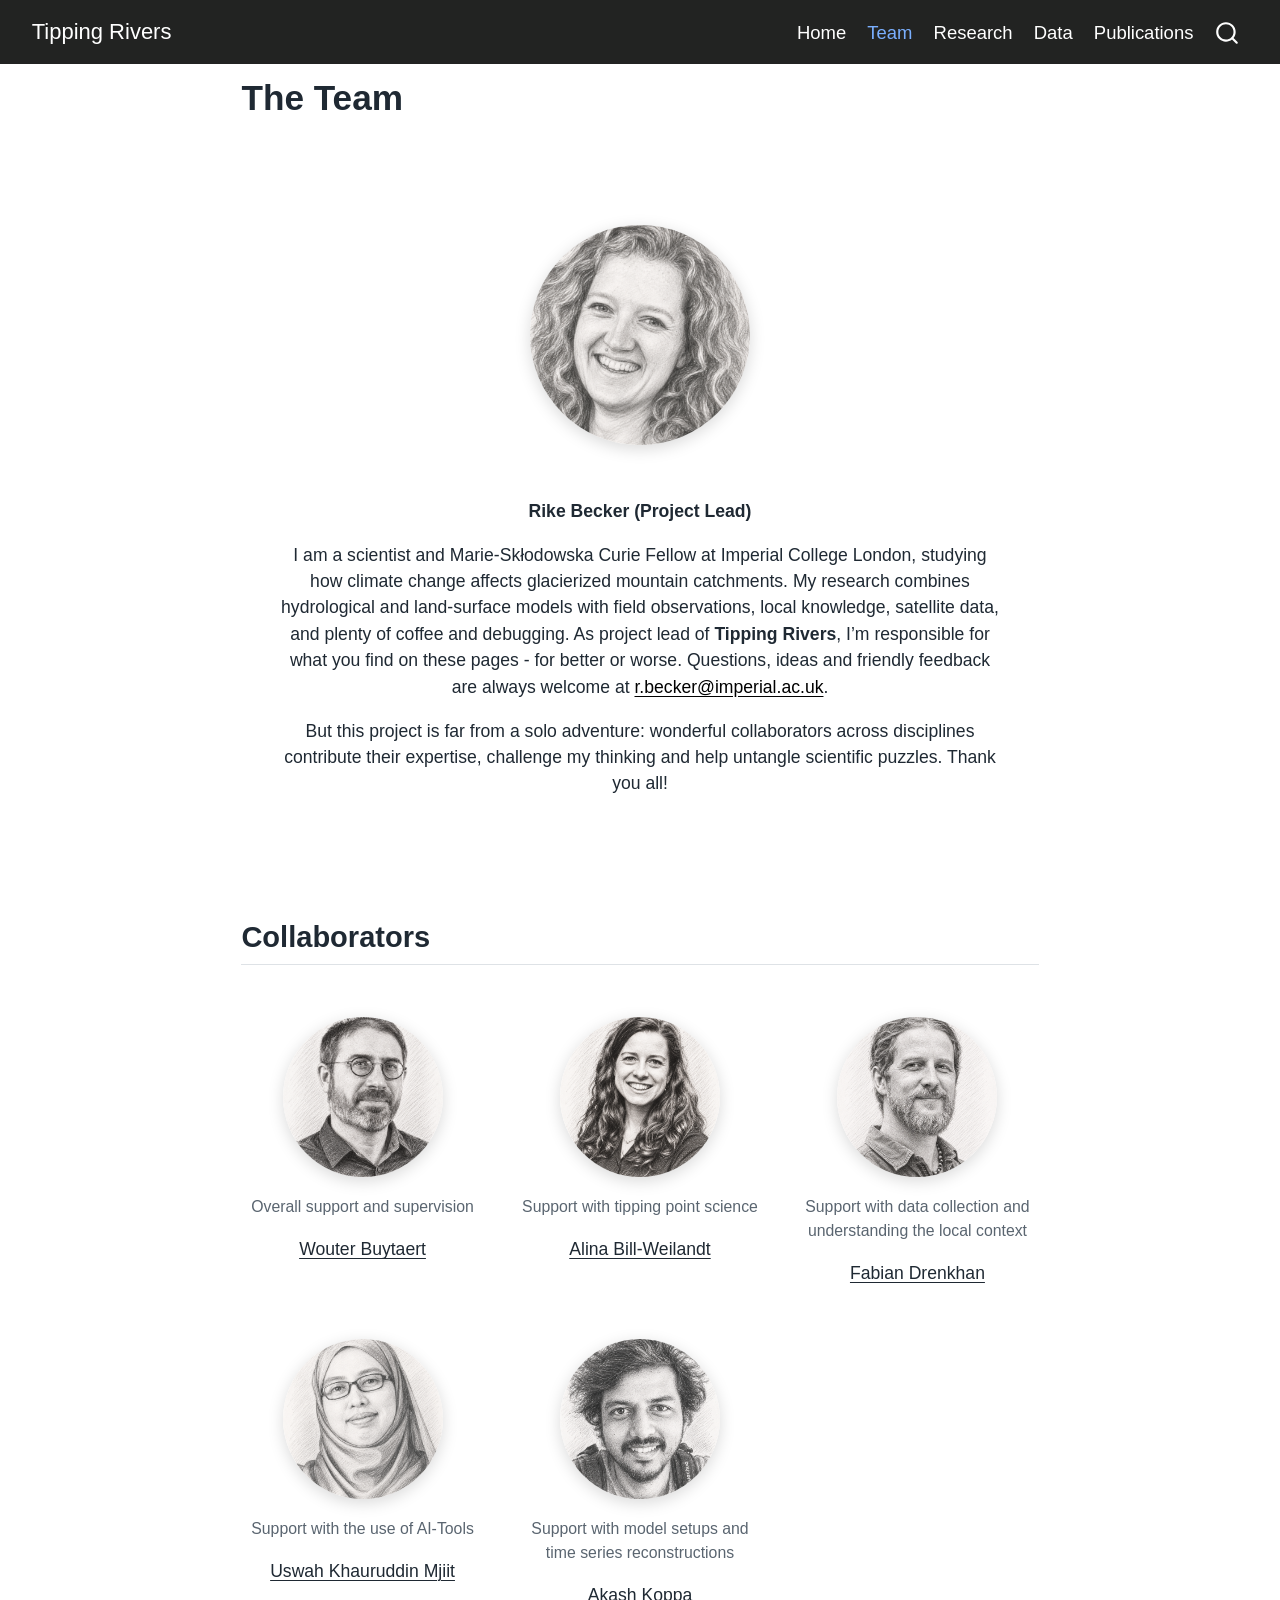
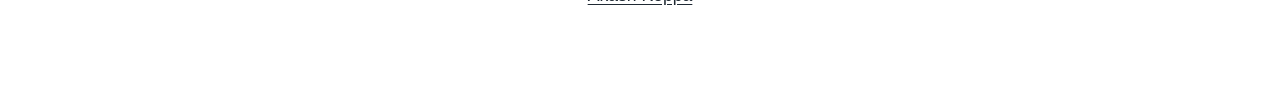
==== docs/about.html @ 358106d4 "Publish Tipping Rivers website" ====
<!DOCTYPE html>
<html xmlns="http://www.w3.org/1999/xhtml" lang="en" xml:lang="en"><head>

<meta charset="utf-8">
<meta name="generator" content="quarto-1.9.37">

<meta name="viewport" content="width=device-width, initial-scale=1.0, user-scalable=yes">


<title>The Team – Tipping Rivers</title>
<style>
/* Default styles provided by pandoc.
** See https://pandoc.org/MANUAL.html#variables-for-html for config info.
*/
code{white-space: pre-wrap;}
span.smallcaps{font-variant: small-caps;}
div.columns{display: flex; gap: min(4vw, 1.5em);}
div.column{flex: auto; overflow-x: auto;}
div.hanging-indent{margin-left: 1.5em; text-indent: -1.5em;}
ul.task-list{list-style: none;}
ul.task-list li input[type="checkbox"] {
  width: 0.8em;
  margin: 0 0.8em 0.2em -1em; /* quarto-specific, see https://github.com/quarto-dev/quarto-cli/issues/4556 */ 
  vertical-align: middle;
}
</style>


<script src="site_libs/quarto-nav/quarto-nav.js"></script>
<script src="site_libs/quarto-nav/headroom.min.js"></script>
<script src="site_libs/clipboard/clipboard.min.js"></script>
<script src="site_libs/quarto-search/autocomplete.umd.js"></script>
<script src="site_libs/quarto-search/fuse.min.js"></script>
<script src="site_libs/quarto-search/quarto-search.js"></script>
<meta name="quarto:offset" content="./">
<link href="./images/favicon.ico" rel="icon">
<script src="site_libs/quarto-html/quarto.js" type="module"></script>
<script src="site_libs/quarto-html/tabsets/tabsets.js" type="module"></script>
<script src="site_libs/quarto-html/popper.min.js"></script>
<script src="site_libs/quarto-html/tippy.umd.min.js"></script>
<script src="site_libs/quarto-html/anchor.min.js"></script>
<link href="site_libs/quarto-html/tippy.css" rel="stylesheet">
<link href="site_libs/quarto-html/quarto-syntax-highlighting-7f8f88aac4f3542376d5c11b86a4c14d.css" rel="stylesheet" id="quarto-text-highlighting-styles">
<script src="site_libs/bootstrap/bootstrap.min.js"></script>
<link href="site_libs/bootstrap/bootstrap-icons.css" rel="stylesheet">
<link href="site_libs/bootstrap/bootstrap-b47e4399d0d39dcb1eff5dd54a18209c.min.css" rel="stylesheet" append-hash="true" id="quarto-bootstrap" data-mode="light">
<script id="quarto-search-options" type="application/json">{
  "location": "navbar",
  "copy-button": false,
  "collapse-after": 3,
  "panel-placement": "end",
  "type": "overlay",
  "limit": 50,
  "keyboard-shortcut": [
    "f",
    "/",
    "s"
  ],
  "show-item-context": false,
  "language": {
    "search-no-results-text": "No results",
    "search-matching-documents-text": "matching documents",
    "search-copy-link-title": "Copy link to search",
    "search-hide-matches-text": "Hide additional matches",
    "search-more-match-text": "more match in this document",
    "search-more-matches-text": "more matches in this document",
    "search-clear-button-title": "Clear",
    "search-text-placeholder": "",
    "search-detached-cancel-button-title": "Cancel",
    "search-submit-button-title": "Submit",
    "search-label": "Search"
  }
}</script>


<link rel="stylesheet" href="styles.css">
</head>

<body class="nav-fixed fullcontent quarto-light">

<div id="quarto-search-results"></div>
  <header id="quarto-header" class="headroom fixed-top">
    <nav class="navbar navbar-expand-lg " data-bs-theme="dark">
      <div class="navbar-container container-fluid">
      <div class="navbar-brand-container mx-auto">
    <a class="navbar-brand" href="./index.html">
    <span class="navbar-title">Tipping Rivers</span>
    </a>
  </div>
            <div id="quarto-search" class="" title="Search"></div>
          <button class="navbar-toggler" type="button" data-bs-toggle="collapse" data-bs-target="#navbarCollapse" aria-controls="navbarCollapse" role="menu" aria-expanded="false" aria-label="Toggle navigation" onclick="if (window.quartoToggleHeadroom) { window.quartoToggleHeadroom(); }">
  <span class="navbar-toggler-icon"></span>
</button>
          <div class="collapse navbar-collapse" id="navbarCollapse">
            <ul class="navbar-nav navbar-nav-scroll ms-auto">
  <li class="nav-item">
    <a class="nav-link" href="./index.html"> 
<span class="menu-text">Home</span></a>
  </li>  
  <li class="nav-item">
    <a class="nav-link active" href="./about.html" aria-current="page"> 
<span class="menu-text">Team</span></a>
  </li>  
  <li class="nav-item">
    <a class="nav-link" href="./research.html"> 
<span class="menu-text">Research</span></a>
  </li>  
  <li class="nav-item">
    <a class="nav-link" href="./data.html"> 
<span class="menu-text">Data</span></a>
  </li>  
  <li class="nav-item">
    <a class="nav-link" href="./publications.html"> 
<span class="menu-text">Publications</span></a>
  </li>  
</ul>
          </div> <!-- /navcollapse -->
            <div class="quarto-navbar-tools">
</div>
      </div> <!-- /container-fluid -->
    </nav>
</header>
<!-- content -->
<div id="quarto-content" class="quarto-container page-columns page-rows-contents page-layout-article page-navbar">
<!-- sidebar -->
<!-- margin-sidebar -->
    
<!-- main -->
<main class="content" id="quarto-document-content">

<header id="title-block-header" class="quarto-title-block default">
<div class="quarto-title">
<h1 class="title">The Team</h1>
</div>



<div class="quarto-title-meta">

    
  
    
  </div>
  


</header>


<div class="about-container">
<p><img src="images/Rike.png" class="profile-image"></p>
<p>
<strong>Rike Becker (Project Lead)</strong>
</p>
<p>I am a scientist and Marie-Skłodowska Curie Fellow at Imperial College London, studying how climate change affects glacierized mountain catchments. My research combines hydrological and land-surface models with field observations, local knowledge, satellite data, and plenty of coffee and debugging. As project lead of <strong>Tipping Rivers</strong>, I’m responsible for what you find on these pages - for better or worse. Questions, ideas and friendly feedback are always welcome at <a href="mailto:r.becker@imperial.ac.uk">r.becker@imperial.ac.uk</a>.</p>
<p>But this project is far from a solo adventure: wonderful collaborators across disciplines contribute their expertise, challenge my thinking and help untangle scientific puzzles. Thank you all!</p>
</div>
<section id="collaborators" class="level2">
<h2 class="anchored" data-anchor-id="collaborators">Collaborators</h2>
<div class="collaborator-grid">
<div class="collaborator-card">
<div class="quarto-figure quarto-figure-center">
<figure class="figure">
<p><img src="images/Wouter_pencil.png" class="collaborator-image img-fluid figure-img"></p>
<figcaption>Overall support and supervision</figcaption>
</figure>
</div>
<p>
<a href="https://ichydro.github.io/" style="color: inherit;">Wouter Buytaert</a>
</p>
</div>
<div class="collaborator-card">
<div class="quarto-figure quarto-figure-center">
<figure class="figure">
<p><img src="images/Alina_pencil.png" class="collaborator-image img-fluid figure-img"></p>
<figcaption>Support with tipping point science</figcaption>
</figure>
</div>
<p>
<a href="https://www.pik-potsdam.de/members/alinabi/homepage/" style="color: inherit;">Alina Bill-Weilandt</a>
</p>
</div>
<div class="collaborator-card">
<div class="quarto-figure quarto-figure-center">
<figure class="figure">
<p><img src="images/Fabian_pencil.png" class="collaborator-image img-fluid figure-img"></p>
<figcaption>Support with data collection and understanding the local context</figcaption>
</figure>
</div>
<p>
<a href="https://www.pucp.edu.pe/profesor/fabian-drenkhan" style="color: inherit;">Fabian Drenkhan</a>
</p>
</div>
<div class="collaborator-card">
<div class="quarto-figure quarto-figure-center">
<figure class="figure">
<p><img src="images/Uswah_Binti_Khauruddin_Mjiit.png" class="collaborator-image img-fluid figure-img"></p>
<figcaption>Support with the use of AI-Tools</figcaption>
</figure>
</div>
<p>
<a href="https://scholar.google.com/citations?user=TVHcYsgAAAAJ&amp;hl=en/" style="color: inherit;">Uswah Khauruddin Mjiit</a>
</p>
</div>
<div class="collaborator-card">
<div class="quarto-figure quarto-figure-center">
<figure class="figure">
<p><img src="images/Akash.png" class="collaborator-image img-fluid figure-img"></p>
<figcaption>Support with model setups and time series reconstructions</figcaption>
</figure>
</div>
<p>
<a href="https://koppa-lab.com/" style="color: inherit;">Akash Koppa</a>
</p>
</div>
</div>


</section>

</main> <!-- /main -->
<script id="quarto-html-after-body" type="application/javascript">
  window.document.addEventListener("DOMContentLoaded", function (event) {
    const icon = "";
    const anchorJS = new window.AnchorJS();
    anchorJS.options = {
      placement: 'right',
      icon: icon
    };
    anchorJS.add('.anchored');
    const isCodeAnnotation = (el) => {
      for (const clz of el.classList) {
        if (clz.startsWith('code-annotation-')) {                     
          return true;
        }
      }
      return false;
    }
    const onCopySuccess = function(e) {
      // button target
      const button = e.trigger;
      // don't keep focus
      button.blur();
      // flash "checked"
      button.classList.add('code-copy-button-checked');
      var currentTitle = button.getAttribute("title");
      button.setAttribute("title", "Copied!");
      let tooltip;
      if (window.bootstrap) {
        button.setAttribute("data-bs-toggle", "tooltip");
        button.setAttribute("data-bs-placement", "left");
        button.setAttribute("data-bs-title", "Copied!");
        tooltip = new bootstrap.Tooltip(button, 
          { trigger: "manual", 
            customClass: "code-copy-button-tooltip",
            offset: [0, -8]});
        tooltip.show();    
      }
      setTimeout(function() {
        if (tooltip) {
          tooltip.hide();
          button.removeAttribute("data-bs-title");
          button.removeAttribute("data-bs-toggle");
          button.removeAttribute("data-bs-placement");
        }
        button.setAttribute("title", currentTitle);
        button.classList.remove('code-copy-button-checked');
      }, 1000);
      // clear code selection
      e.clearSelection();
    }
    const getTextToCopy = function(trigger) {
      const outerScaffold = trigger.parentElement.cloneNode(true);
      const codeEl = outerScaffold.querySelector('code');
      for (const childEl of codeEl.children) {
        if (isCodeAnnotation(childEl)) {
          childEl.remove();
        }
      }
      return codeEl.innerText;
    }
    const clipboard = new window.ClipboardJS('.code-copy-button:not([data-in-quarto-modal])', {
      text: getTextToCopy
    });
    clipboard.on('success', onCopySuccess);
    if (window.document.getElementById('quarto-embedded-source-code-modal')) {
      const clipboardModal = new window.ClipboardJS('.code-copy-button[data-in-quarto-modal]', {
        text: getTextToCopy,
        container: window.document.getElementById('quarto-embedded-source-code-modal')
      });
      clipboardModal.on('success', onCopySuccess);
    }
      var localhostRegex = new RegExp(/^(?:http|https):\/\/localhost\:?[0-9]*\//);
      var mailtoRegex = new RegExp(/^mailto:/);
        var filterRegex = new RegExp("https:\/\/tippingrivers\.github\.io\/");
      var isInternal = (href) => {
          return filterRegex.test(href) || localhostRegex.test(href) || mailtoRegex.test(href);
      }
      // Inspect non-navigation links and adorn them if external
     var links = window.document.querySelectorAll('a[href]:not(.nav-link):not(.navbar-brand):not(.toc-action):not(.sidebar-link):not(.sidebar-item-toggle):not(.pagination-link):not(.no-external):not([aria-hidden]):not(.dropdown-item):not(.quarto-navigation-tool):not(.about-link)');
      for (var i=0; i<links.length; i++) {
        const link = links[i];
        if (!isInternal(link.href)) {
          // undo the damage that might have been done by quarto-nav.js in the case of
          // links that we want to consider external
          if (link.dataset.originalHref !== undefined) {
            link.href = link.dataset.originalHref;
          }
        }
      }
    function tippyHover(el, contentFn, onTriggerFn, onUntriggerFn) {
      const config = {
        allowHTML: true,
        maxWidth: 500,
        delay: 100,
        arrow: false,
        appendTo: function(el) {
            return el.parentElement;
        },
        interactive: true,
        interactiveBorder: 10,
        theme: 'quarto',
        placement: 'bottom-start',
      };
      if (contentFn) {
        config.content = contentFn;
      }
      if (onTriggerFn) {
        config.onTrigger = onTriggerFn;
      }
      if (onUntriggerFn) {
        config.onUntrigger = onUntriggerFn;
      }
      window.tippy(el, config); 
    }
    const noterefs = window.document.querySelectorAll('a[role="doc-noteref"]');
    for (var i=0; i<noterefs.length; i++) {
      const ref = noterefs[i];
      tippyHover(ref, function() {
        // use id or data attribute instead here
        let href = ref.getAttribute('data-footnote-href') || ref.getAttribute('href');
        try { href = new URL(href).hash; } catch {}
        const id = href.replace(/^#\/?/, "");
        const note = window.document.getElementById(id);
        if (note) {
          return note.innerHTML;
        } else {
          return "";
        }
      });
    }
    const xrefs = window.document.querySelectorAll('a.quarto-xref');
    const processXRef = (id, note) => {
      // Strip column container classes
      const stripColumnClz = (el) => {
        el.classList.remove("page-full", "page-columns");
        if (el.children) {
          for (const child of el.children) {
            stripColumnClz(child);
          }
        }
      }
      stripColumnClz(note)
      if (id === null || id.startsWith('sec-')) {
        // Special case sections, only their first couple elements
        const container = document.createElement("div");
        if (note.children && note.children.length > 2) {
          container.appendChild(note.children[0].cloneNode(true));
          for (let i = 1; i < note.children.length; i++) {
            const child = note.children[i];
            if (child.tagName === "P" && child.innerText === "") {
              continue;
            } else {
              container.appendChild(child.cloneNode(true));
              break;
            }
          }
          if (window.Quarto?.typesetMath) {
            window.Quarto.typesetMath(container);
          }
          return container.innerHTML
        } else {
          if (window.Quarto?.typesetMath) {
            window.Quarto.typesetMath(note);
          }
          return note.innerHTML;
        }
      } else {
        // Remove any anchor links if they are present
        const anchorLink = note.querySelector('a.anchorjs-link');
        if (anchorLink) {
          anchorLink.remove();
        }
        if (window.Quarto?.typesetMath) {
          window.Quarto.typesetMath(note);
        }
        if (note.classList.contains("callout")) {
          return note.outerHTML;
        } else {
          return note.innerHTML;
        }
      }
    }
    for (var i=0; i<xrefs.length; i++) {
      const xref = xrefs[i];
      tippyHover(xref, undefined, function(instance) {
        instance.disable();
        let url = xref.getAttribute('href');
        let hash = undefined; 
        if (url.startsWith('#')) {
          hash = url;
        } else {
          try { hash = new URL(url).hash; } catch {}
        }
        if (hash) {
          const id = hash.replace(/^#\/?/, "");
          const note = window.document.getElementById(id);
          if (note !== null) {
            try {
              const html = processXRef(id, note.cloneNode(true));
              instance.setContent(html);
            } finally {
              instance.enable();
              instance.show();
            }
          } else {
            // See if we can fetch this
            fetch(url.split('#')[0])
            .then(res => res.text())
            .then(html => {
              const parser = new DOMParser();
              const htmlDoc = parser.parseFromString(html, "text/html");
              const note = htmlDoc.getElementById(id);
              if (note !== null) {
                const html = processXRef(id, note);
                instance.setContent(html);
              } 
            }).finally(() => {
              instance.enable();
              instance.show();
            });
          }
        } else {
          // See if we can fetch a full url (with no hash to target)
          // This is a special case and we should probably do some content thinning / targeting
          fetch(url)
          .then(res => res.text())
          .then(html => {
            const parser = new DOMParser();
            const htmlDoc = parser.parseFromString(html, "text/html");
            const note = htmlDoc.querySelector('main.content');
            if (note !== null) {
              // This should only happen for chapter cross references
              // (since there is no id in the URL)
              // remove the first header
              if (note.children.length > 0 && note.children[0].tagName === "HEADER") {
                note.children[0].remove();
              }
              const html = processXRef(null, note);
              instance.setContent(html);
            } 
          }).finally(() => {
            instance.enable();
            instance.show();
          });
        }
      }, function(instance) {
      });
    }
        let selectedAnnoteEl;
        const selectorForAnnotation = ( cell, annotation) => {
          let cellAttr = 'data-code-cell="' + cell + '"';
          let lineAttr = 'data-code-annotation="' +  annotation + '"';
          const selector = 'span[' + cellAttr + '][' + lineAttr + ']';
          return selector;
        }
        const selectCodeLines = (annoteEl) => {
          const doc = window.document;
          const targetCell = annoteEl.getAttribute("data-target-cell");
          const targetAnnotation = annoteEl.getAttribute("data-target-annotation");
          const annoteSpan = window.document.querySelector(selectorForAnnotation(targetCell, targetAnnotation));
          const lines = annoteSpan.getAttribute("data-code-lines").split(",");
          const lineIds = lines.map((line) => {
            return targetCell + "-" + line;
          })
          let top = null;
          let height = null;
          let parent = null;
          if (lineIds.length > 0) {
              //compute the position of the single el (top and bottom and make a div)
              const el = window.document.getElementById(lineIds[0]);
              top = el.offsetTop;
              height = el.offsetHeight;
              parent = el.parentElement.parentElement;
            if (lineIds.length > 1) {
              const lastEl = window.document.getElementById(lineIds[lineIds.length - 1]);
              const bottom = lastEl.offsetTop + lastEl.offsetHeight;
              height = bottom - top;
            }
            if (top !== null && height !== null && parent !== null) {
              // cook up a div (if necessary) and position it 
              let div = window.document.getElementById("code-annotation-line-highlight");
              if (div === null) {
                div = window.document.createElement("div");
                div.setAttribute("id", "code-annotation-line-highlight");
                div.style.position = 'absolute';
                parent.appendChild(div);
              }
              div.style.top = top - 2 + "px";
              div.style.height = height + 4 + "px";
              div.style.left = 0;
              let gutterDiv = window.document.getElementById("code-annotation-line-highlight-gutter");
              if (gutterDiv === null) {
                gutterDiv = window.document.createElement("div");
                gutterDiv.setAttribute("id", "code-annotation-line-highlight-gutter");
                gutterDiv.style.position = 'absolute';
                const codeCell = window.document.getElementById(targetCell);
                const gutter = codeCell.querySelector('.code-annotation-gutter');
                gutter.appendChild(gutterDiv);
              }
              gutterDiv.style.top = top - 2 + "px";
              gutterDiv.style.height = height + 4 + "px";
            }
            selectedAnnoteEl = annoteEl;
          }
        };
        const unselectCodeLines = () => {
          const elementsIds = ["code-annotation-line-highlight", "code-annotation-line-highlight-gutter"];
          elementsIds.forEach((elId) => {
            const div = window.document.getElementById(elId);
            if (div) {
              div.remove();
            }
          });
          selectedAnnoteEl = undefined;
        };
          // Handle positioning of the toggle
      window.addEventListener(
        "resize",
        throttle(() => {
          elRect = undefined;
          if (selectedAnnoteEl) {
            selectCodeLines(selectedAnnoteEl);
          }
        }, 10)
      );
      function throttle(fn, ms) {
      let throttle = false;
      let timer;
        return (...args) => {
          if(!throttle) { // first call gets through
              fn.apply(this, args);
              throttle = true;
          } else { // all the others get throttled
              if(timer) clearTimeout(timer); // cancel #2
              timer = setTimeout(() => {
                fn.apply(this, args);
                timer = throttle = false;
              }, ms);
          }
        };
      }
        // Attach click handler to the DT
        const annoteDls = window.document.querySelectorAll('dt[data-target-cell]');
        for (const annoteDlNode of annoteDls) {
          annoteDlNode.addEventListener('click', (event) => {
            const clickedEl = event.target;
            if (clickedEl !== selectedAnnoteEl) {
              unselectCodeLines();
              const activeEl = window.document.querySelector('dt[data-target-cell].code-annotation-active');
              if (activeEl) {
                activeEl.classList.remove('code-annotation-active');
              }
              selectCodeLines(clickedEl);
              clickedEl.classList.add('code-annotation-active');
            } else {
              // Unselect the line
              unselectCodeLines();
              clickedEl.classList.remove('code-annotation-active');
            }
          });
        }
    const findCites = (el) => {
      const parentEl = el.parentElement;
      if (parentEl) {
        const cites = parentEl.dataset.cites;
        if (cites) {
          return {
            el,
            cites: cites.split(' ')
          };
        } else {
          return findCites(el.parentElement)
        }
      } else {
        return undefined;
      }
    };
    var bibliorefs = window.document.querySelectorAll('a[role="doc-biblioref"]');
    for (var i=0; i<bibliorefs.length; i++) {
      const ref = bibliorefs[i];
      const citeInfo = findCites(ref);
      if (citeInfo) {
        tippyHover(citeInfo.el, function() {
          var popup = window.document.createElement('div');
          citeInfo.cites.forEach(function(cite) {
            var citeDiv = window.document.createElement('div');
            citeDiv.classList.add('hanging-indent');
            citeDiv.classList.add('csl-entry');
            var biblioDiv = window.document.getElementById('ref-' + cite);
            if (biblioDiv) {
              citeDiv.innerHTML = biblioDiv.innerHTML;
            }
            popup.appendChild(citeDiv);
          });
          return popup.innerHTML;
        });
      }
    }
  });
  </script>
</div> <!-- /content -->




</body></html>
---- docs/site_libs/quarto-html/tippy.css ----
.tippy-box[data-animation=fade][data-state=hidden]{opacity:0}[data-tippy-root]{max-width:calc(100vw - 10px)}.tippy-box{position:relative;background-color:#333;color:#fff;border-radius:4px;font-size:14px;line-height:1.4;white-space:normal;outline:0;transition-property:transform,visibility,opacity}.tippy-box[data-placement^=top]>.tippy-arrow{bottom:0}.tippy-box[data-placement^=top]>.tippy-arrow:before{bottom:-7px;left:0;border-width:8px 8px 0;border-top-color:initial;transform-origin:center top}.tippy-box[data-placement^=bottom]>.tippy-arrow{top:0}.tippy-box[data-placement^=bottom]>.tippy-arrow:before{top:-7px;left:0;border-width:0 8px 8px;border-bottom-color:initial;transform-origin:center bottom}.tippy-box[data-placement^=left]>.tippy-arrow{right:0}.tippy-box[data-placement^=left]>.tippy-arrow:before{border-width:8px 0 8px 8px;border-left-color:initial;right:-7px;transform-origin:center left}.tippy-box[data-placement^=right]>.tippy-arrow{left:0}.tippy-box[data-placement^=right]>.tippy-arrow:before{left:-7px;border-width:8px 8px 8px 0;border-right-color:initial;transform-origin:center right}.tippy-box[data-inertia][data-state=visible]{transition-timing-function:cubic-bezier(.54,1.5,.38,1.11)}.tippy-arrow{width:16px;height:16px;color:#333}.tippy-arrow:before{content:"";position:absolute;border-color:transparent;border-style:solid}.tippy-content{position:relative;padding:5px 9px;z-index:1}
---- docs/site_libs/quarto-html/quarto-syntax-highlighting-7f8f88aac4f3542376d5c11b86a4c14d.css ----
/* quarto syntax highlight colors */
:root {
  --quarto-hl-ot-color: #003B4F;
  --quarto-hl-at-color: #657422;
  --quarto-hl-ss-color: #20794D;
  --quarto-hl-an-color: #5E5E5E;
  --quarto-hl-fu-color: #4758AB;
  --quarto-hl-st-color: #20794D;
  --quarto-hl-cf-color: #003B4F;
  --quarto-hl-op-color: #5E5E5E;
  --quarto-hl-er-color: #AD0000;
  --quarto-hl-bn-color: #AD0000;
  --quarto-hl-al-color: #AD0000;
  --quarto-hl-va-color: #111111;
  --quarto-hl-bu-color: inherit;
  --quarto-hl-ex-color: inherit;
  --quarto-hl-pp-color: #AD0000;
  --quarto-hl-in-color: #5E5E5E;
  --quarto-hl-vs-color: #20794D;
  --quarto-hl-wa-color: #5E5E5E;
  --quarto-hl-do-color: #5E5E5E;
  --quarto-hl-im-color: #00769E;
  --quarto-hl-ch-color: #20794D;
  --quarto-hl-dt-color: #AD0000;
  --quarto-hl-fl-color: #AD0000;
  --quarto-hl-co-color: #5E5E5E;
  --quarto-hl-cv-color: #5E5E5E;
  --quarto-hl-cn-color: #8f5902;
  --quarto-hl-sc-color: #5E5E5E;
  --quarto-hl-dv-color: #AD0000;
  --quarto-hl-kw-color: #003B4F;
}

/* other quarto variables */
:root {
  --quarto-font-monospace: SFMono-Regular, Menlo, Monaco, Consolas, "Liberation Mono", "Courier New", monospace;
}

/* syntax highlight based on Pandoc's rules */
pre > code.sourceCode > span {
  color: #003B4F;
}

code.sourceCode > span {
  color: #003B4F;
}

div.sourceCode,
div.sourceCode pre.sourceCode {
  color: #003B4F;
}

/* Normal */
code span {
  color: #003B4F;
}

/* Alert */
code span.al {
  color: #AD0000;
  font-style: inherit;
}

/* Annotation */
code span.an {
  color: #5E5E5E;
  font-style: inherit;
}

/* Attribute */
code span.at {
  color: #657422;
  font-style: inherit;
}

/* BaseN */
code span.bn {
  color: #AD0000;
  font-style: inherit;
}

/* BuiltIn */
code span.bu {
  font-style: inherit;
}

/* ControlFlow */
code span.cf {
  color: #003B4F;
  font-weight: bold;
  font-style: inherit;
}

/* Char */
code span.ch {
  color: #20794D;
  font-style: inherit;
}

/* Constant */
code span.cn {
  color: #8f5902;
  font-style: inherit;
}

/* Comment */
code span.co {
  color: #5E5E5E;
  font-style: inherit;
}

/* CommentVar */
code span.cv {
  color: #5E5E5E;
  font-style: italic;
}

/* Documentation */
code span.do {
  color: #5E5E5E;
  font-style: italic;
}

/* DataType */
code span.dt {
  color: #AD0000;
  font-style: inherit;
}

/* DecVal */
code span.dv {
  color: #AD0000;
  font-style: inherit;
}

/* Error */
code span.er {
  color: #AD0000;
  font-style: inherit;
}

/* Extension */
code span.ex {
  font-style: inherit;
}

/* Float */
code span.fl {
  color: #AD0000;
  font-style: inherit;
}

/* Function */
code span.fu {
  color: #4758AB;
  font-style: inherit;
}

/* Import */
code span.im {
  color: #00769E;
  font-style: inherit;
}

/* Information */
code span.in {
  color: #5E5E5E;
  font-style: inherit;
}

/* Keyword */
code span.kw {
  color: #003B4F;
  font-weight: bold;
  font-style: inherit;
}

/* Operator */
code span.op {
  color: #5E5E5E;
  font-style: inherit;
}

/* Other */
code span.ot {
  color: #003B4F;
  font-style: inherit;
}

/* Preprocessor */
code span.pp {
  color: #AD0000;
  font-style: inherit;
}

/* SpecialChar */
code span.sc {
  color: #5E5E5E;
  font-style: inherit;
}

/* SpecialString */
code span.ss {
  color: #20794D;
  font-style: inherit;
}

/* String */
code span.st {
  color: #20794D;
  font-style: inherit;
}

/* Variable */
code span.va {
  color: #111111;
  font-style: inherit;
}

/* VerbatimString */
code span.vs {
  color: #20794D;
  font-style: inherit;
}

/* Warning */
code span.wa {
  color: #5E5E5E;
  font-style: italic;
}

.prevent-inlining {
  content: "</";
}

/*# sourceMappingURL=789ad8cd35626ba772517505b42a116e.css.map */
---- docs/styles.css ----
html, body {
  height: 100%;
}

body {
  font-family: Arial, sans-serif;
  color: #1f2933;
  margin: 0;
}

.navbar {
  font-size: 1.05rem;
  background-color: #222322;
}

main.content {
  max-width: none;
  padding: 0;
  margin: 0;
}

.footer-bar {
  width: 100vw;
  margin-left: 50%;
  transform: translateX(-50%);
  background: #222322;
  color: white;
  border-top: 1px solid #444;
  text-align: center;
  padding: 1rem;
  font-size: 0.95rem;
}

.hero-image {
  position: relative;
  background-image:
    linear-gradient(rgba(0, 0, 0, 0.35),
                    rgba(0, 0, 0, 0.35)),
    url("images/andes.jpeg");
  background-size: cover;
  background-position: center;
  height: 70vh;
  width: 100vw;
  margin-left: calc(50% - 50vw);

  display: flex;
  align-items: center;
  justify-content: center;
}

.hero-text {
  text-align: center;
  color: white;
  padding: 2rem;
}

.hero-text h1 {
  font-size: 5rem;
  font-weight: 700;
  margin-bottom: 1rem;
  color: white;
  text-shadow: 0 3px 12px rgba(0,0,0,0.5);
}

.hero-text p {
  font-size: 2rem;
  font-weight: 300;
  color: white;
  text-shadow: 0 2px 8px rgba(0,0,0,0.5);
}

@media (max-width: 900px) {

  .hero-title {
    font-size: 2.8rem;
  }

  .hero-text p {
    font-size: 2rem;
  }
}

.about-container {
  max-width: 900px;
  margin: 4rem auto;
  text-align: center;
  padding: 2rem;
}

.profile-image {
  width: 220px;
  height: 220px;
  border-radius: 50%;
  object-fit: cover;
  margin-bottom: 2rem;
  box-shadow: 0 4px 16px rgba(0,0,0,0.15);
}

.collaborator-grid {
  display: grid;
  grid-template-columns: repeat(auto-fit, minmax(180px, 1fr));
  gap: 2rem;
  margin-top: 3rem;
}

.collaborator-card {
  text-align: center;
}

.collaborator-image {
  width: 160px;
  height: 160px;
  border-radius: 50%;
  object-fit: cover;
  box-shadow: 0 4px 16px rgba(0,0,0,0.15);
  margin-bottom: 1rem;
}

.collaborator-card p {
  font-size: 1rem;
  font-weight: 500;
}

.feature-band {
  width: 100vw;
  margin-left: calc(50% - 50vw);
  display: grid;
  grid-template-columns: 1fr 1fr;
  align-items: center;
  padding: 4rem 8%;
  gap: 3rem;
}

.band-blue {
  background-color: #dbeafe;
}

.band-light {
  background-color: #f8fafc;
}

.band-green {
  background-color: #dcfce7;
}


.feature-image img {
  width: 100%;
  max-height: 360px;
  object-fit: cover;
  border-radius: 12px;
}

.feature-text h2 {
  color: #164e63;
  font-size: 2.2rem;
  font-weight: 700;
}

.feature-text h2 a {
  color: inherit;
  font-weight: inherit;
  text-decoration: none;
}

.feature-text p {
  font-size: 1.15rem;
  line-height: 1.7;
}

@media (max-width: 900px) {

  .feature-band {
    grid-template-columns: 1fr;
    padding: 3rem 2rem;
  }

}

.project-image {
  display: block;
  width: 100%;
  max-width: 850px;
  margin: 2rem auto;
  border-radius: 12px;
}

.paper-title {
  font-size: 1.2rem;
}

/* Plain research sections with bold dividers between them. */
.research-section {
  background-color: transparent;
}

.research-section {
  position: relative;
}

.research-section + .research-section::before {
  content: "";
  position: absolute;
  top: 0;
  left: 8%;
  right: 8%;
  border-top: 3px solid #55585c;
}

@media (max-width: 900px) {
  .research-section + .research-section::before {
    left: 2rem;
    right: 2rem;
  }
}

.research-section .feature-text h2 {
  color: #55585c;
}

.about-container a[href="mailto:r.becker@imperial.ac.uk"] {
  color: #000000;
}
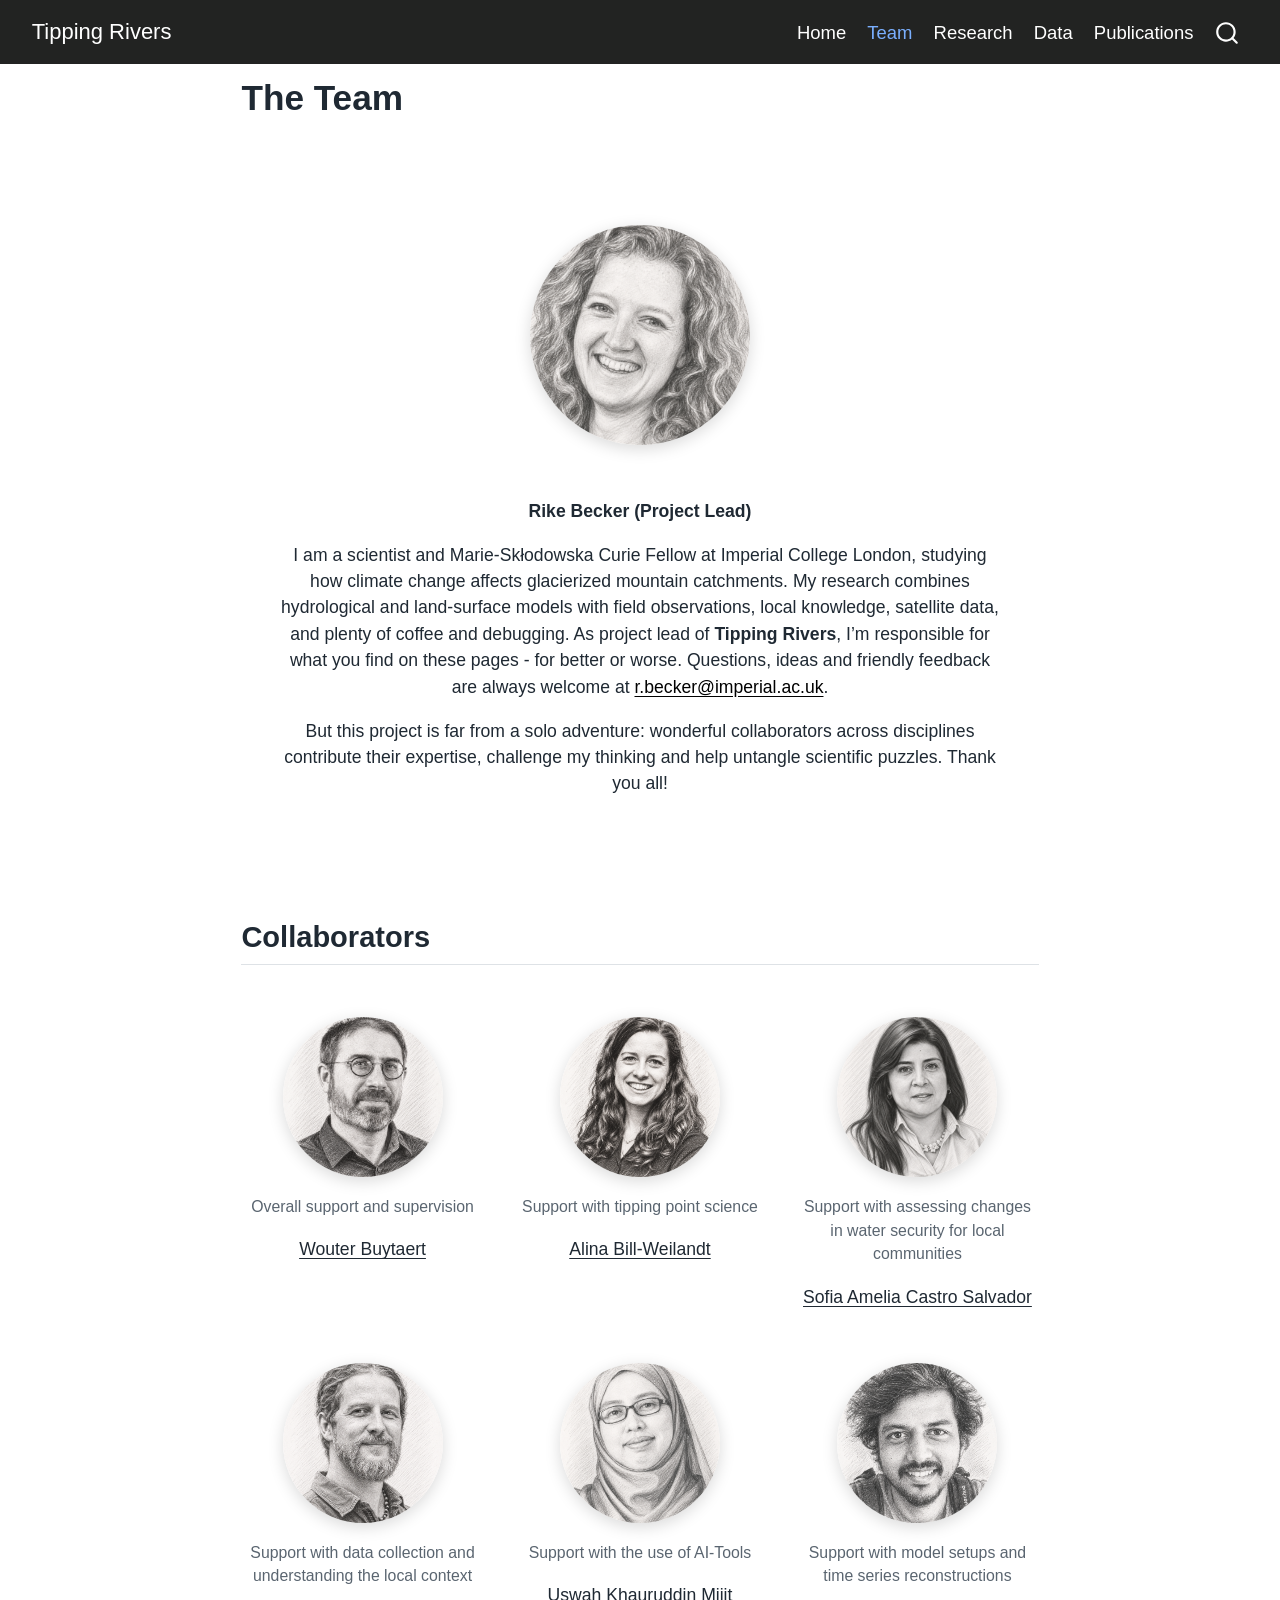
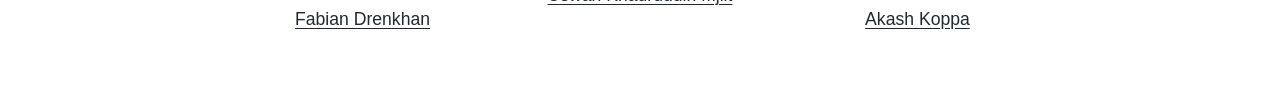
==== commit 15a2e986: "Add Sofia to the Tipping Rivers team page" ====
--- a/docs/about.html
+++ b/docs/about.html
@@ -178,6 +178,17 @@
 </div>
 <p>
 <a href="https://www.pik-potsdam.de/members/alinabi/homepage/" style="color: inherit;">Alina Bill-Weilandt</a>
+</p>
+</div>
+<div class="collaborator-card">
+<div class="quarto-figure quarto-figure-center">
+<figure class="figure">
+<p><img src="images/Sofia_pencil.png" class="collaborator-image img-fluid figure-img"></p>
+<figcaption>Support with assessing changes in water security for local communities</figcaption>
+</figure>
+</div>
+<p>
+<a href="https://www.pucp.edu.pe/profesor/sofia-castro-salvador" style="color: inherit;">Sofia Amelia Castro Salvador</a>
 </p>
 </div>
 <div class="collaborator-card">
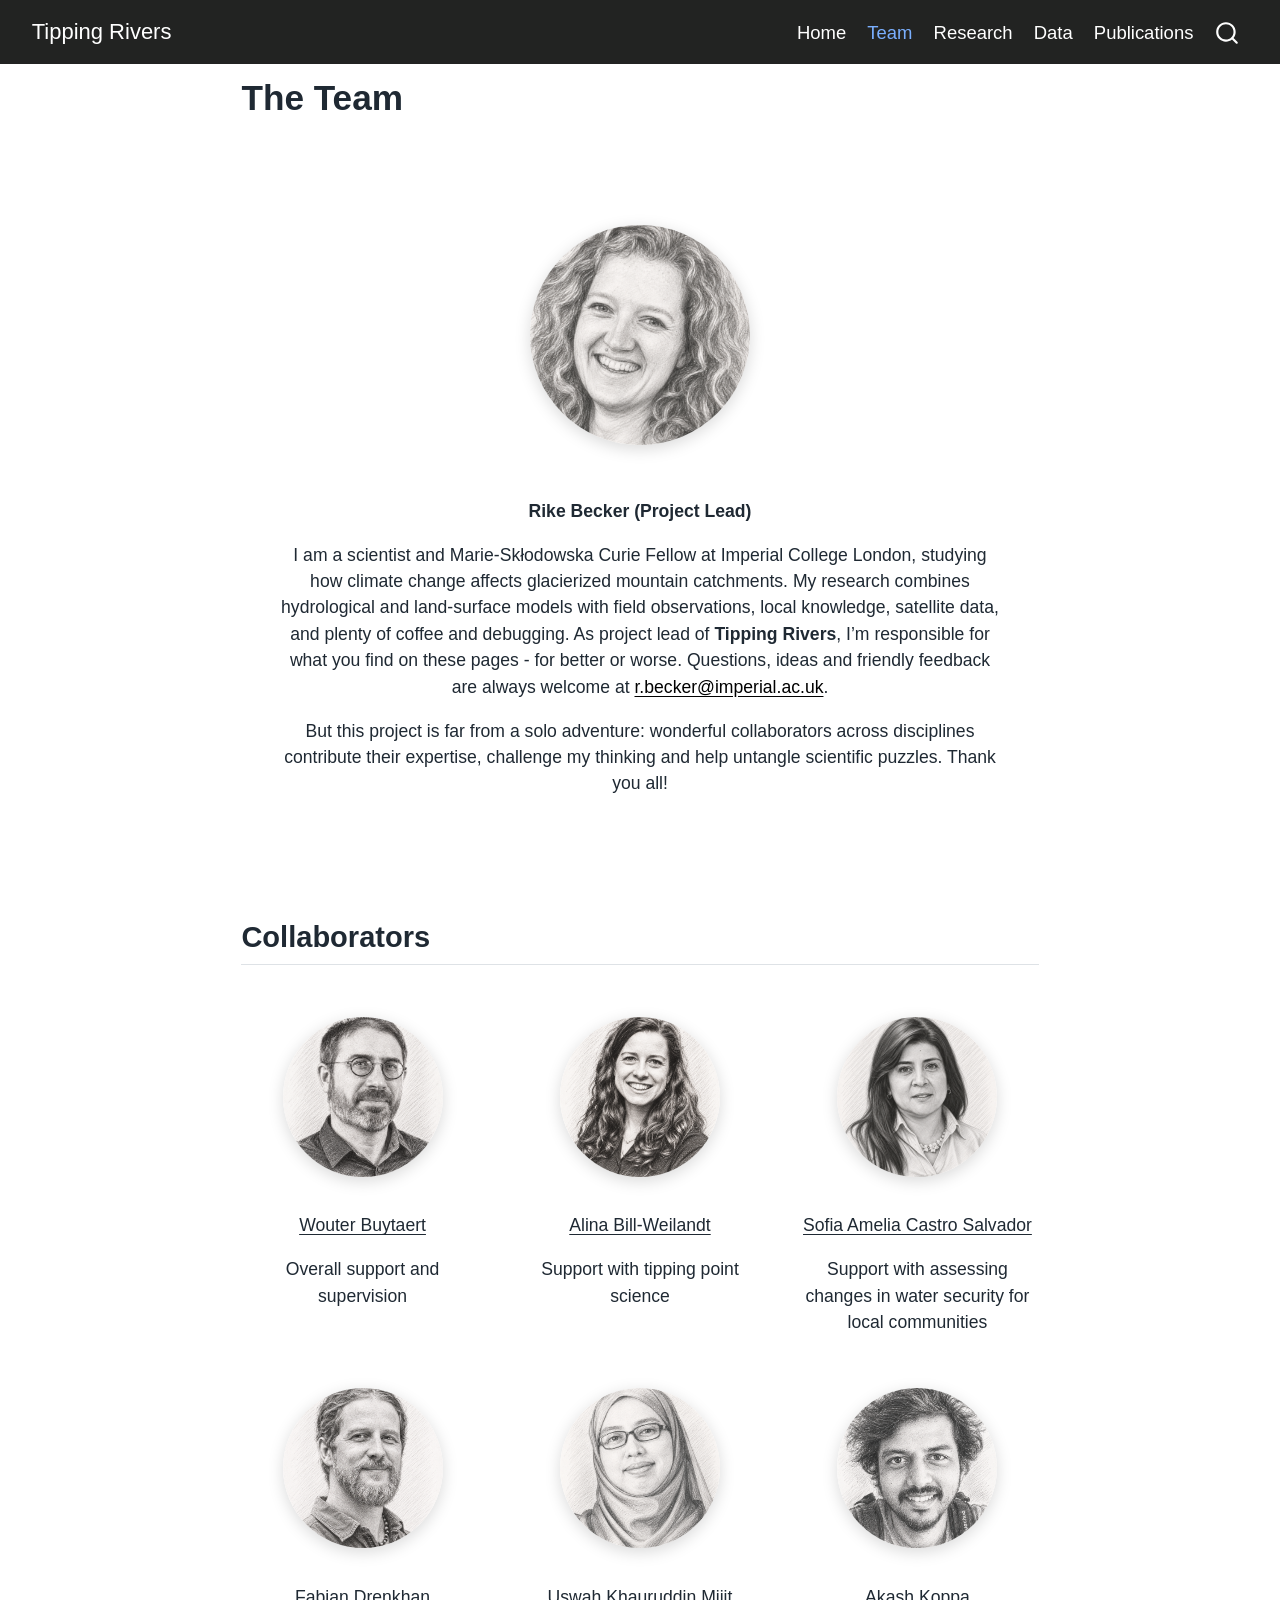
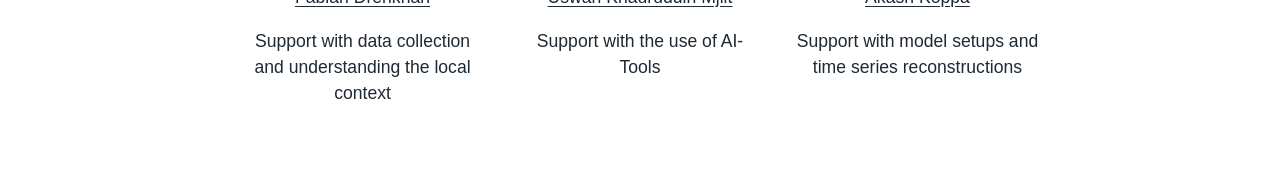
==== commit 77baafe6: "Show collaborator names before support descriptions" ====
--- a/docs/about.html
+++ b/docs/about.html
@@ -159,69 +159,57 @@
 <h2 class="anchored" data-anchor-id="collaborators">Collaborators</h2>
 <div class="collaborator-grid">
 <div class="collaborator-card">
-<div class="quarto-figure quarto-figure-center">
-<figure class="figure">
-<p><img src="images/Wouter_pencil.png" class="collaborator-image img-fluid figure-img"></p>
-<figcaption>Overall support and supervision</figcaption>
-</figure>
-</div>
+<p><img src="images/Wouter_pencil.png" class="collaborator-image" alt="Portrait of Wouter Buytaert"></p>
 <p>
 <a href="https://ichydro.github.io/" style="color: inherit;">Wouter Buytaert</a>
 </p>
+<p class="collaborator-support">
+Overall support and supervision
+</p>
 </div>
 <div class="collaborator-card">
-<div class="quarto-figure quarto-figure-center">
-<figure class="figure">
-<p><img src="images/Alina_pencil.png" class="collaborator-image img-fluid figure-img"></p>
-<figcaption>Support with tipping point science</figcaption>
-</figure>
-</div>
+<p><img src="images/Alina_pencil.png" class="collaborator-image" alt="Portrait of Alina Bill-Weilandt"></p>
 <p>
 <a href="https://www.pik-potsdam.de/members/alinabi/homepage/" style="color: inherit;">Alina Bill-Weilandt</a>
 </p>
+<p class="collaborator-support">
+Support with tipping point science
+</p>
 </div>
 <div class="collaborator-card">
-<div class="quarto-figure quarto-figure-center">
-<figure class="figure">
-<p><img src="images/Sofia_pencil.png" class="collaborator-image img-fluid figure-img"></p>
-<figcaption>Support with assessing changes in water security for local communities</figcaption>
-</figure>
-</div>
+<p><img src="images/Sofia_pencil.png" class="collaborator-image" alt="Portrait of Sofia Amelia Castro Salvador"></p>
 <p>
 <a href="https://www.pucp.edu.pe/profesor/sofia-castro-salvador" style="color: inherit;">Sofia Amelia Castro Salvador</a>
 </p>
+<p class="collaborator-support">
+Support with assessing changes in water security for local communities
+</p>
 </div>
 <div class="collaborator-card">
-<div class="quarto-figure quarto-figure-center">
-<figure class="figure">
-<p><img src="images/Fabian_pencil.png" class="collaborator-image img-fluid figure-img"></p>
-<figcaption>Support with data collection and understanding the local context</figcaption>
-</figure>
-</div>
+<p><img src="images/Fabian_pencil.png" class="collaborator-image" alt="Portrait of Fabian Drenkhan"></p>
 <p>
 <a href="https://www.pucp.edu.pe/profesor/fabian-drenkhan" style="color: inherit;">Fabian Drenkhan</a>
 </p>
+<p class="collaborator-support">
+Support with data collection and understanding the local context
+</p>
 </div>
 <div class="collaborator-card">
-<div class="quarto-figure quarto-figure-center">
-<figure class="figure">
-<p><img src="images/Uswah_Binti_Khauruddin_Mjiit.png" class="collaborator-image img-fluid figure-img"></p>
-<figcaption>Support with the use of AI-Tools</figcaption>
-</figure>
-</div>
+<p><img src="images/Uswah_Binti_Khauruddin_Mjiit.png" class="collaborator-image" alt="Portrait of Uswah Khauruddin Mjiit"></p>
 <p>
 <a href="https://scholar.google.com/citations?user=TVHcYsgAAAAJ&amp;hl=en/" style="color: inherit;">Uswah Khauruddin Mjiit</a>
 </p>
+<p class="collaborator-support">
+Support with the use of AI-Tools
+</p>
 </div>
 <div class="collaborator-card">
-<div class="quarto-figure quarto-figure-center">
-<figure class="figure">
-<p><img src="images/Akash.png" class="collaborator-image img-fluid figure-img"></p>
-<figcaption>Support with model setups and time series reconstructions</figcaption>
-</figure>
-</div>
+<p><img src="images/Akash.png" class="collaborator-image" alt="Portrait of Akash Koppa"></p>
 <p>
 <a href="https://koppa-lab.com/" style="color: inherit;">Akash Koppa</a>
+</p>
+<p class="collaborator-support">
+Support with model setups and time series reconstructions
 </p>
 </div>
 </div>
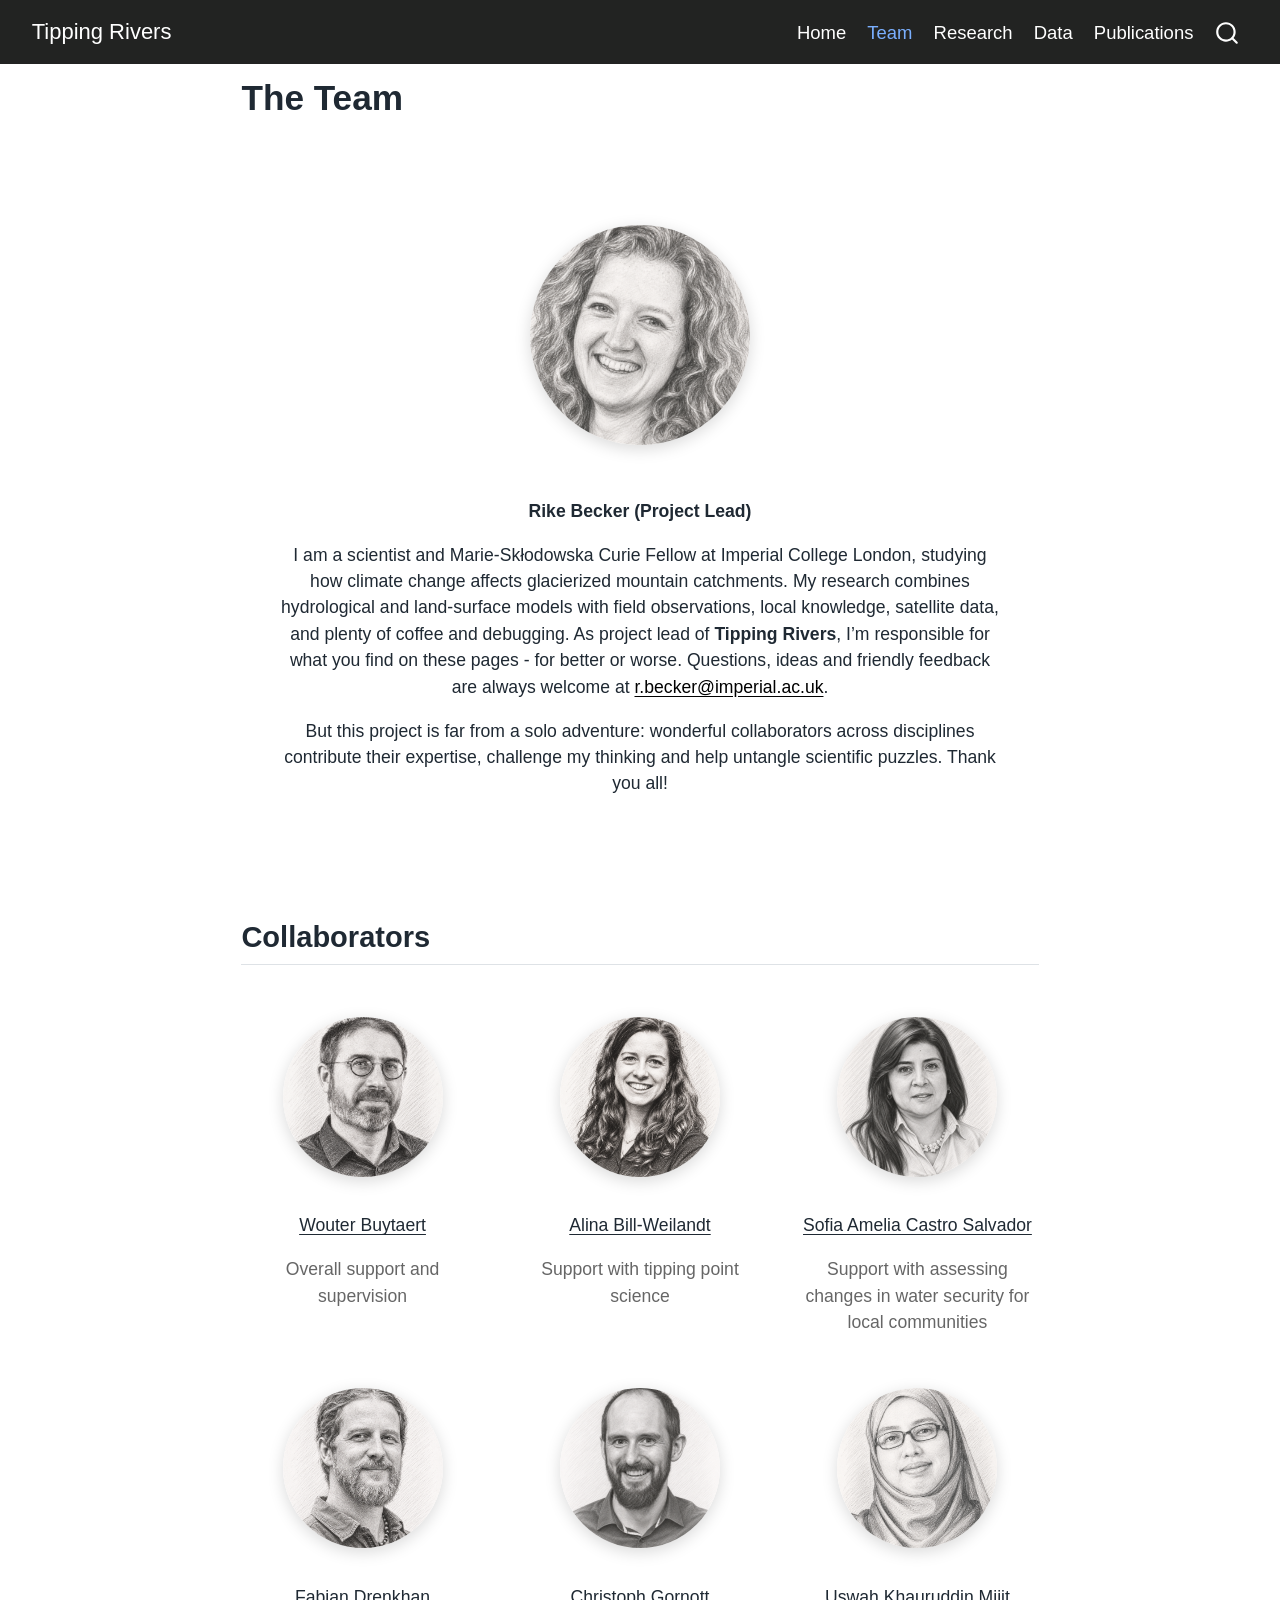
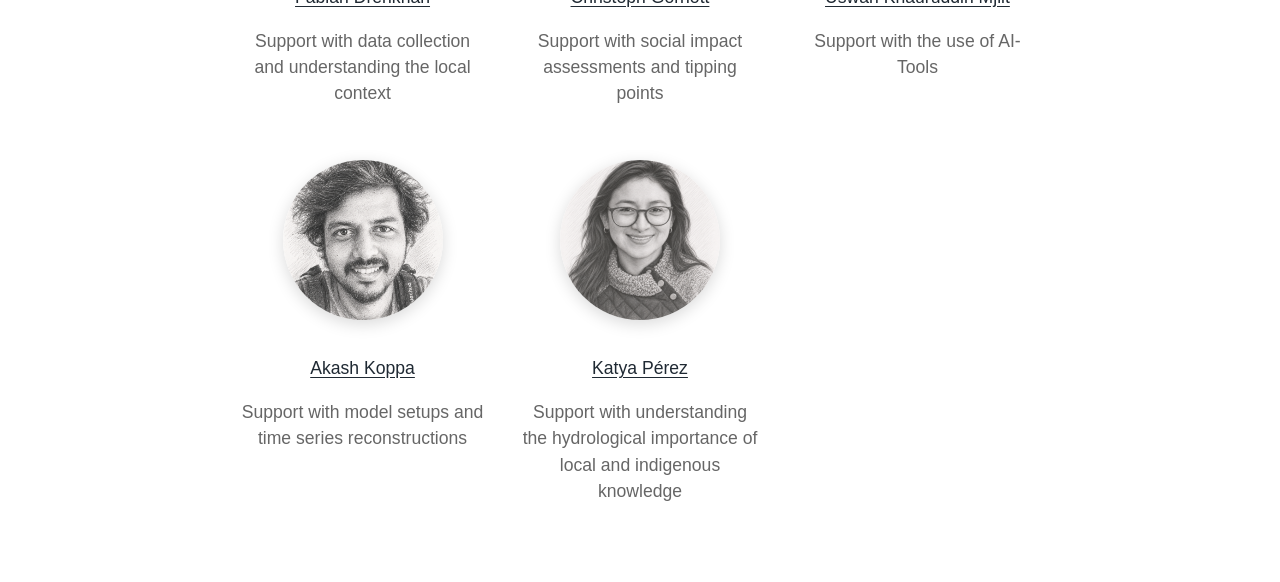
==== commit 41f5d543: "Add Christoph and Katya to the Team page" ====
--- a/docs/about.html
+++ b/docs/about.html
@@ -195,6 +195,15 @@
 </p>
 </div>
 <div class="collaborator-card">
+<p><img src="images/Christoph_pencil.png" class="collaborator-image" alt="Pencil portrait of Christoph"></p>
+<p>
+<a href="https://www.pik-potsdam.de/members/gornott" style="color: inherit;">Christoph Gornott</a>
+</p>
+<p class="collaborator-support">
+Support with social impact assessments and tipping points
+</p>
+</div>
+<div class="collaborator-card">
 <p><img src="images/Uswah_Binti_Khauruddin_Mjiit.png" class="collaborator-image" alt="Portrait of Uswah Khauruddin Mjiit"></p>
 <p>
 <a href="https://scholar.google.com/citations?user=TVHcYsgAAAAJ&amp;hl=en/" style="color: inherit;">Uswah Khauruddin Mjiit</a>
@@ -210,6 +219,15 @@
 </p>
 <p class="collaborator-support">
 Support with model setups and time series reconstructions
+</p>
+</div>
+<div class="collaborator-card">
+<p><img src="images/Katya_pencil.png" class="collaborator-image" alt="Pencil portrait of Katya"></p>
+<p>
+<a href="https://atuk.com.ec/profesionales/katya-perez/" style="color: inherit;">Katya Pérez</a>
+</p>
+<p class="collaborator-support">
+Support with understanding the hydrological importance of local and indigenous knowledge
 </p>
 </div>
 </div>
--- a/docs/styles.css
+++ b/docs/styles.css
@@ -121,6 +121,10 @@
   font-weight: 500;
 }
 
+.collaborator-card .collaborator-support {
+  color: #666;
+}
+
 .feature-band {
   width: 100vw;
   margin-left: calc(50% - 50vw);
